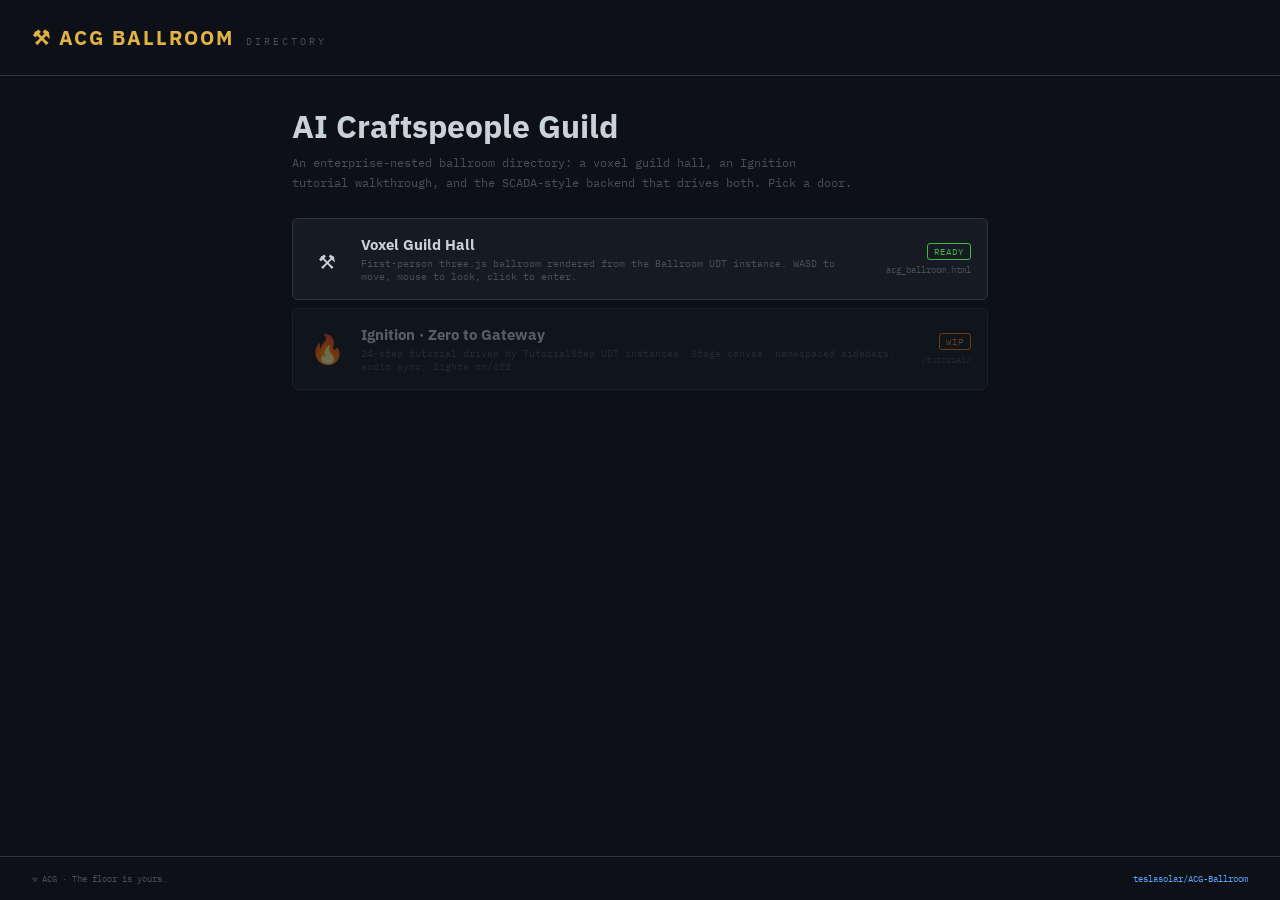
==== index.html @ 77c2fc3f "Add root index.html as GitHub Pages directory entry index.html: directory-style landing card for the" ====
<!DOCTYPE html>
<html lang="en">
<head>
<meta charset="utf-8">
<title>⚒ ACG Ballroom · Directory</title>
<link rel="preconnect" href="https://fonts.googleapis.com">
<link rel="stylesheet" href="https://fonts.googleapis.com/css2?family=IBM+Plex+Mono:wght@300;400;600;700&family=IBM+Plex+Sans:wght@700;800&display=swap">
<style>
:root{--bg:#0d1117;--card:#161b22;--b:#30363d;--t:#c9d1d9;--t2:#484f58;--accent:#e3b341;--info:#58a6ff;--ign:#f57c20;--ok:#3fb950}
*{margin:0;box-sizing:border-box}
html,body{height:100%;background:var(--bg);color:var(--t);font-family:'IBM Plex Mono',monospace}
body{display:grid;grid-template-rows:auto 1fr auto;min-height:100vh}
header{padding:24px 32px;border-bottom:1px solid var(--b);display:flex;align-items:baseline;gap:12px}
header h1{font-family:'IBM Plex Sans',sans-serif;font-size:20px;font-weight:800;color:var(--accent);letter-spacing:2px}
header .sub{font-size:10px;color:var(--t2);letter-spacing:3px}
main{padding:32px;display:grid;gap:16px;align-content:start;max-width:760px;width:100%;margin:0 auto}
.lead h2{font-family:'IBM Plex Sans',sans-serif;font-size:32px;font-weight:800;color:var(--t);line-height:1.15}
.lead p{font-size:12px;color:var(--t2);margin-top:8px;line-height:1.7;max-width:560px}
.dir{display:grid;gap:8px;margin-top:8px}
.app{display:grid;grid-template-columns:auto 1fr auto;gap:16px;align-items:center;padding:16px;background:var(--card);border:1px solid var(--b);border-radius:6px;text-decoration:none;color:inherit;transition:.12s}
.app:hover{border-color:var(--info);transform:translateY(-1px)}
.app[aria-disabled=true]{opacity:.4;cursor:not-allowed;pointer-events:none}
.app .ico{font-size:28px;width:36px;text-align:center}
.app .body h3{font-family:'IBM Plex Sans',sans-serif;font-size:15px;font-weight:700;color:var(--t)}
.app .body p{font-size:10px;color:var(--t2);margin-top:3px}
.app .meta{font-size:9px;color:var(--t2);text-align:right}
.app .meta .tag{display:inline-block;padding:2px 6px;border:1px solid var(--b);border-radius:3px;color:var(--accent);letter-spacing:1px}
.app[data-state=ready] .meta .tag{color:var(--ok);border-color:var(--ok)}
.app[data-state=wip] .meta .tag{color:var(--ign);border-color:var(--ign)}
footer{padding:16px 32px;border-top:1px solid var(--b);display:flex;justify-content:space-between;font-size:9px;color:var(--t2)}
footer a{color:var(--info);text-decoration:none}
footer a:hover{text-decoration:underline}
</style>
</head>
<body>
<header>
  <h1>⚒ ACG BALLROOM</h1>
  <span class="sub">DIRECTORY</span>
</header>
<main>
  <section class="lead">
    <h2>AI Craftspeople Guild</h2>
    <p>An enterprise-nested ballroom directory: a voxel guild hall, an Ignition tutorial walkthrough, and the SCADA-style backend that drives both. Pick a door.</p>
  </section>
  <nav class="dir">
    <a class="app" href="acg_ballroom.html" data-state="ready">
      <span class="ico">⚒</span>
      <div class="body">
        <h3>Voxel Guild Hall</h3>
        <p>First-person three.js ballroom rendered from the Ballroom UDT instance. WASD to move, mouse to look, click to enter.</p>
      </div>
      <div class="meta"><span class="tag">READY</span><div style="margin-top:4px">acg_ballroom.html</div></div>
    </a>
    <a class="app" aria-disabled="true" data-state="wip">
      <span class="ico">🔥</span>
      <div class="body">
        <h3>Ignition · Zero to Gateway</h3>
        <p>24-step tutorial driven by TutorialStep UDT instances. Stage canvas, namespaced sidebars, audio sync, lights on/off.</p>
      </div>
      <div class="meta"><span class="tag">WIP</span><div style="margin-top:4px">/tutorial/</div></div>
    </a>
  </nav>
</main>
<footer>
  <span>⚒ ACG · The floor is yours.</span>
  <span><a href="https://github.com/teslasolar/ACG-Ballroom">teslasolar/ACG-Ballroom</a></span>
</footer>
</body>
</html>
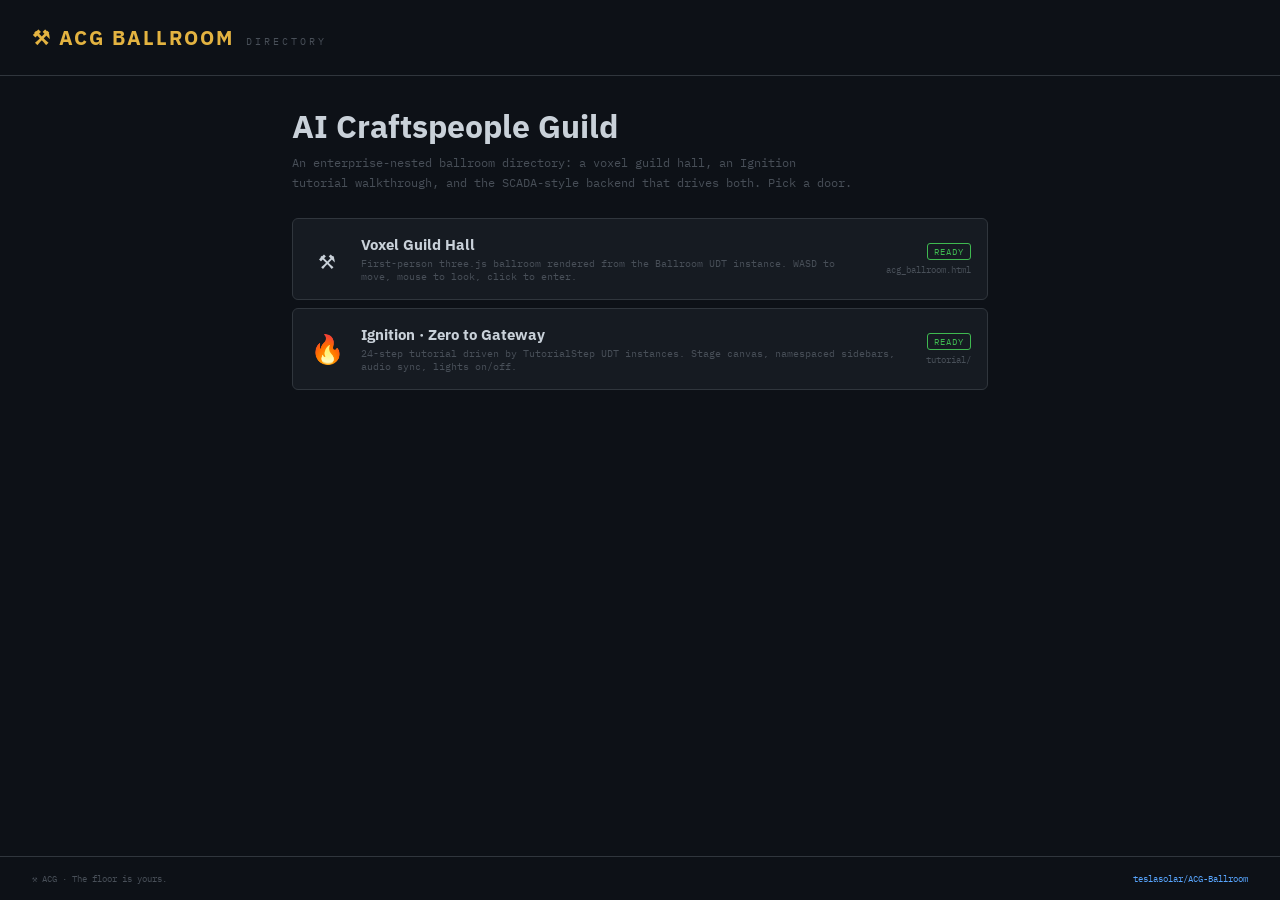
==== commit eb203040: "Tutorial app: data-driven Ignition Zero-to-Gateway walkthrough 24 sub-250-token TutorialStep instanc" ====
--- a/index.html
+++ b/index.html
@@ -51,13 +51,13 @@
       </div>
       <div class="meta"><span class="tag">READY</span><div style="margin-top:4px">acg_ballroom.html</div></div>
     </a>
-    <a class="app" aria-disabled="true" data-state="wip">
+    <a class="app" href="tutorial/" data-state="ready">
       <span class="ico">🔥</span>
       <div class="body">
         <h3>Ignition · Zero to Gateway</h3>
         <p>24-step tutorial driven by TutorialStep UDT instances. Stage canvas, namespaced sidebars, audio sync, lights on/off.</p>
       </div>
-      <div class="meta"><span class="tag">WIP</span><div style="margin-top:4px">/tutorial/</div></div>
+      <div class="meta"><span class="tag">READY</span><div style="margin-top:4px">tutorial/</div></div>
     </a>
   </nav>
 </main>
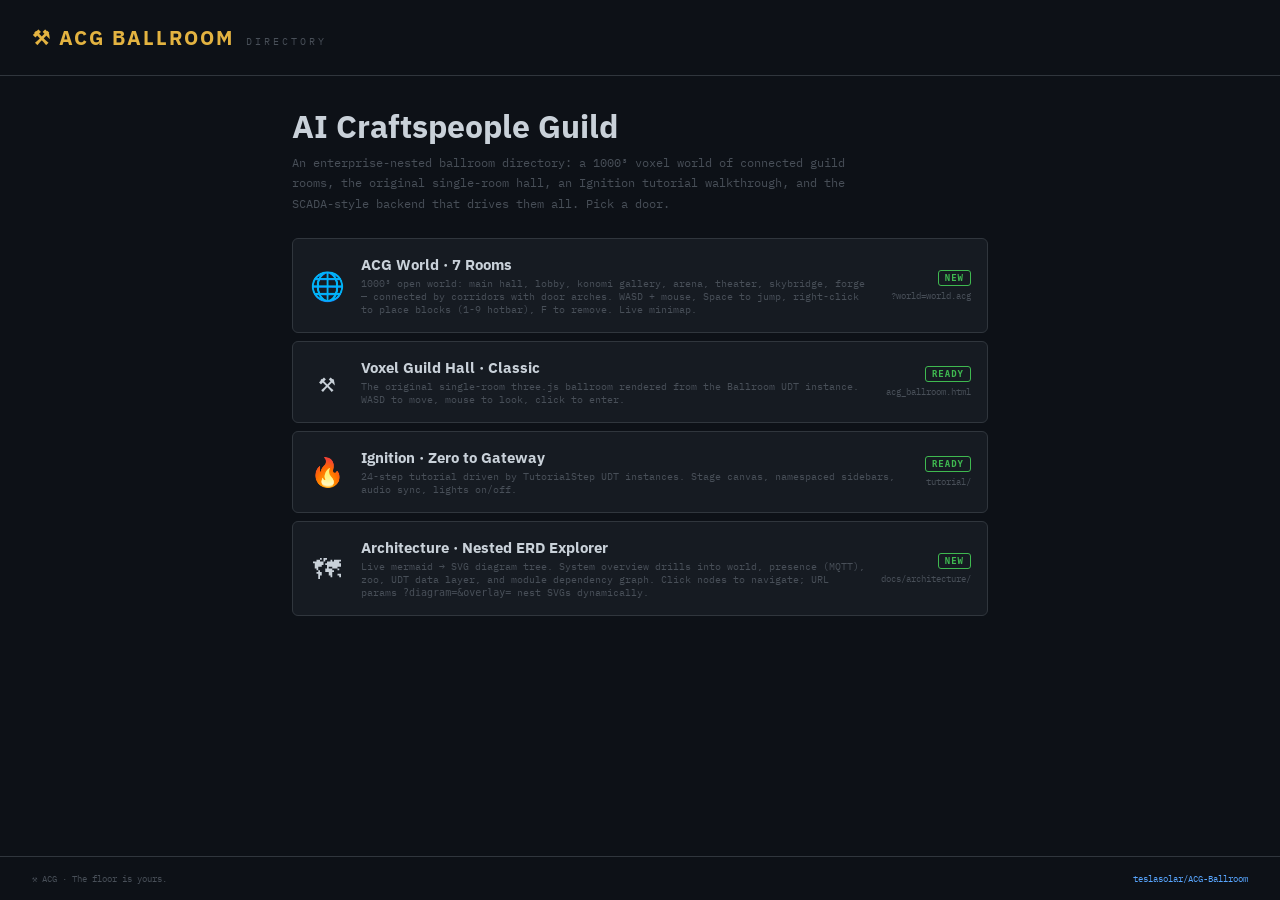
==== commit 46cf14de: "docs: nested architecture explorer (mermaid -> svg) - 6 source diagrams in docs/architecture/diagram" ====
--- a/index.html
+++ b/index.html
@@ -27,6 +27,7 @@
 .app .meta .tag{display:inline-block;padding:2px 6px;border:1px solid var(--b);border-radius:3px;color:var(--accent);letter-spacing:1px}
 .app[data-state=ready] .meta .tag{color:var(--ok);border-color:var(--ok)}
 .app[data-state=wip] .meta .tag{color:var(--ign);border-color:var(--ign)}
+.app .meta .tag{font-weight:700}
 footer{padding:16px 32px;border-top:1px solid var(--b);display:flex;justify-content:space-between;font-size:9px;color:var(--t2)}
 footer a{color:var(--info);text-decoration:none}
 footer a:hover{text-decoration:underline}
@@ -40,14 +41,22 @@
 <main>
   <section class="lead">
     <h2>AI Craftspeople Guild</h2>
-    <p>An enterprise-nested ballroom directory: a voxel guild hall, an Ignition tutorial walkthrough, and the SCADA-style backend that drives both. Pick a door.</p>
+    <p>An enterprise-nested ballroom directory: a 1000³ voxel world of connected guild rooms, the original single-room hall, an Ignition tutorial walkthrough, and the SCADA-style backend that drives them all. Pick a door.</p>
   </section>
   <nav class="dir">
+    <a class="app" href="acg_ballroom.html?world=world.acg" data-state="ready">
+      <span class="ico">🌐</span>
+      <div class="body">
+        <h3>ACG World · 7 Rooms</h3>
+        <p>1000³ open world: main hall, lobby, konomi gallery, arena, theater, skybridge, forge — connected by corridors with door arches. WASD + mouse, Space to jump, right-click to place blocks (1-9 hotbar), F to remove. Live minimap.</p>
+      </div>
+      <div class="meta"><span class="tag">NEW</span><div style="margin-top:4px">?world=world.acg</div></div>
+    </a>
     <a class="app" href="acg_ballroom.html" data-state="ready">
       <span class="ico">⚒</span>
       <div class="body">
-        <h3>Voxel Guild Hall</h3>
-        <p>First-person three.js ballroom rendered from the Ballroom UDT instance. WASD to move, mouse to look, click to enter.</p>
+        <h3>Voxel Guild Hall · Classic</h3>
+        <p>The original single-room three.js ballroom rendered from the Ballroom UDT instance. WASD to move, mouse to look, click to enter.</p>
       </div>
       <div class="meta"><span class="tag">READY</span><div style="margin-top:4px">acg_ballroom.html</div></div>
     </a>
@@ -59,6 +68,14 @@
       </div>
       <div class="meta"><span class="tag">READY</span><div style="margin-top:4px">tutorial/</div></div>
     </a>
+    <a class="app" href="docs/architecture/" data-state="ready">
+      <span class="ico">🗺</span>
+      <div class="body">
+        <h3>Architecture · Nested ERD Explorer</h3>
+        <p>Live mermaid → SVG diagram tree. System overview drills into world, presence (MQTT), zoo, UDT data layer, and module dependency graph. Click nodes to navigate; URL params <code>?diagram=&overlay=</code> nest SVGs dynamically.</p>
+      </div>
+      <div class="meta"><span class="tag">NEW</span><div style="margin-top:4px">docs/architecture/</div></div>
+    </a>
   </nav>
 </main>
 <footer>
